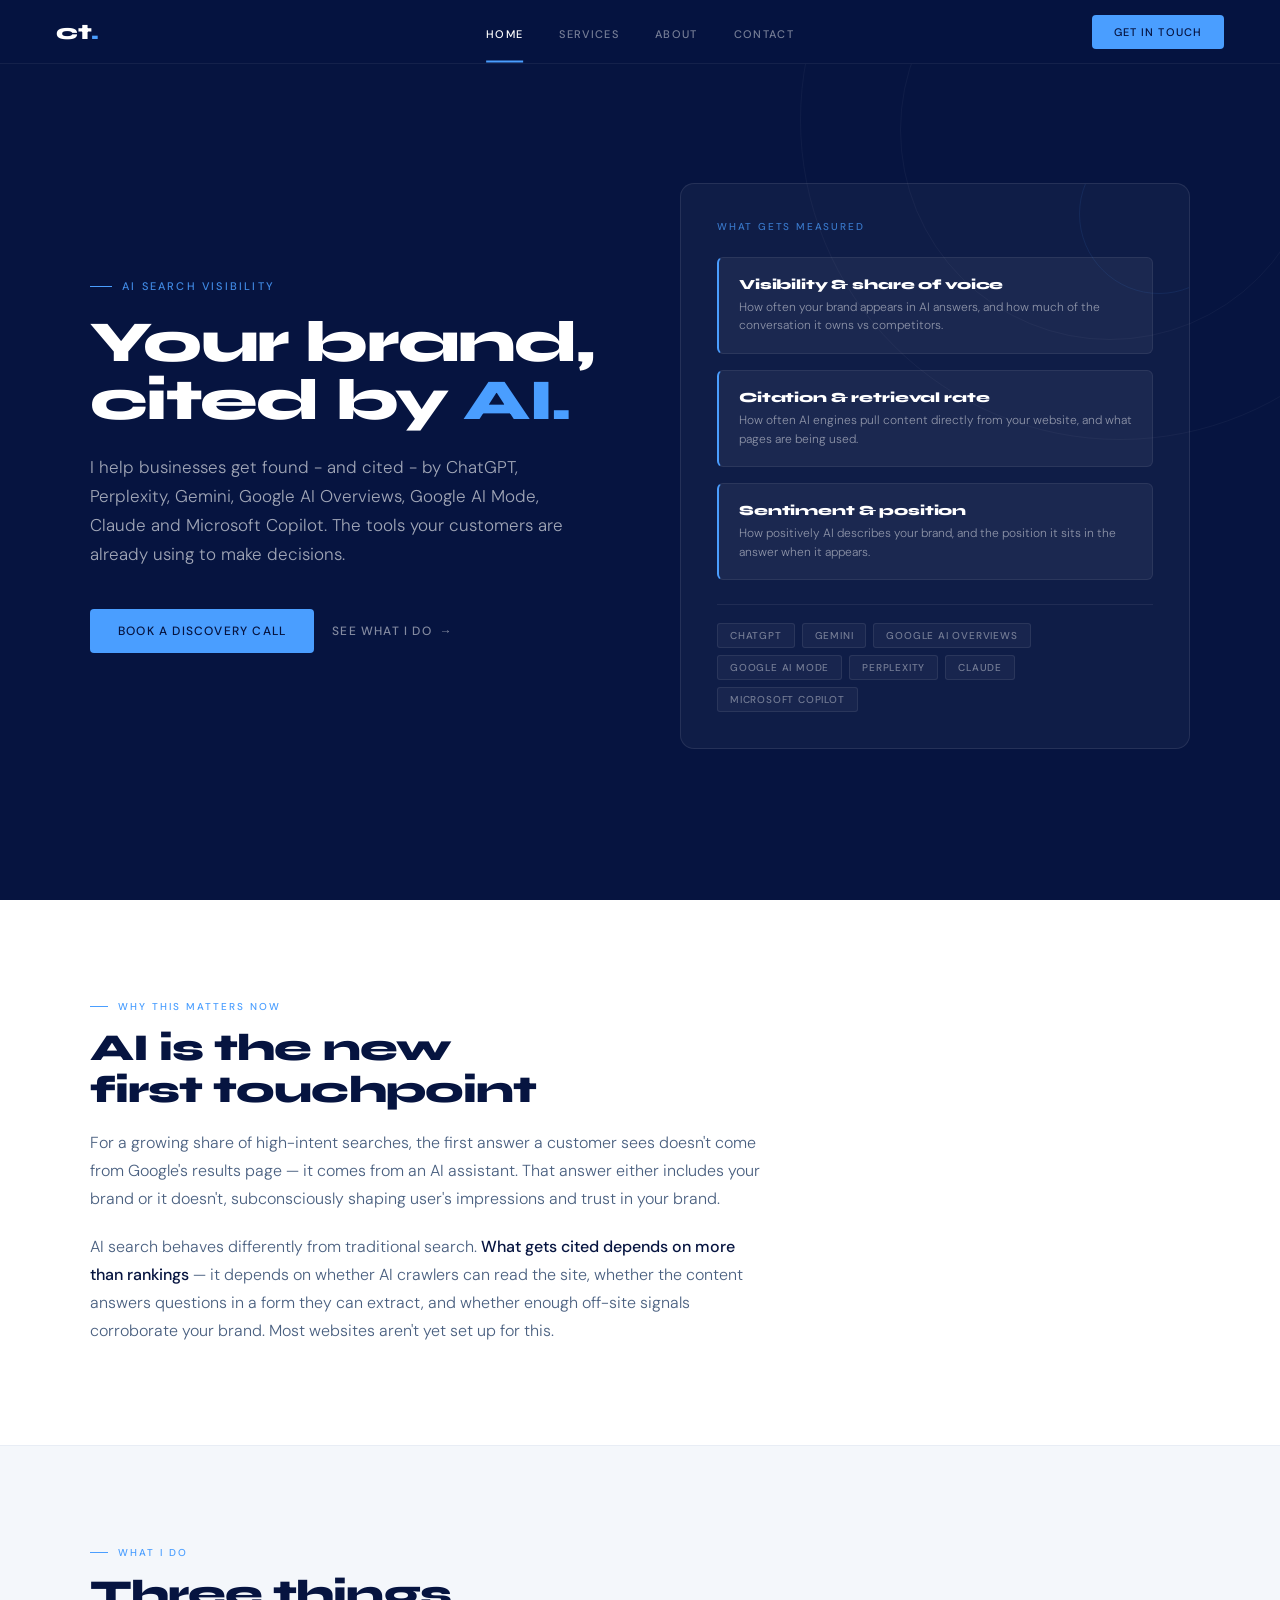
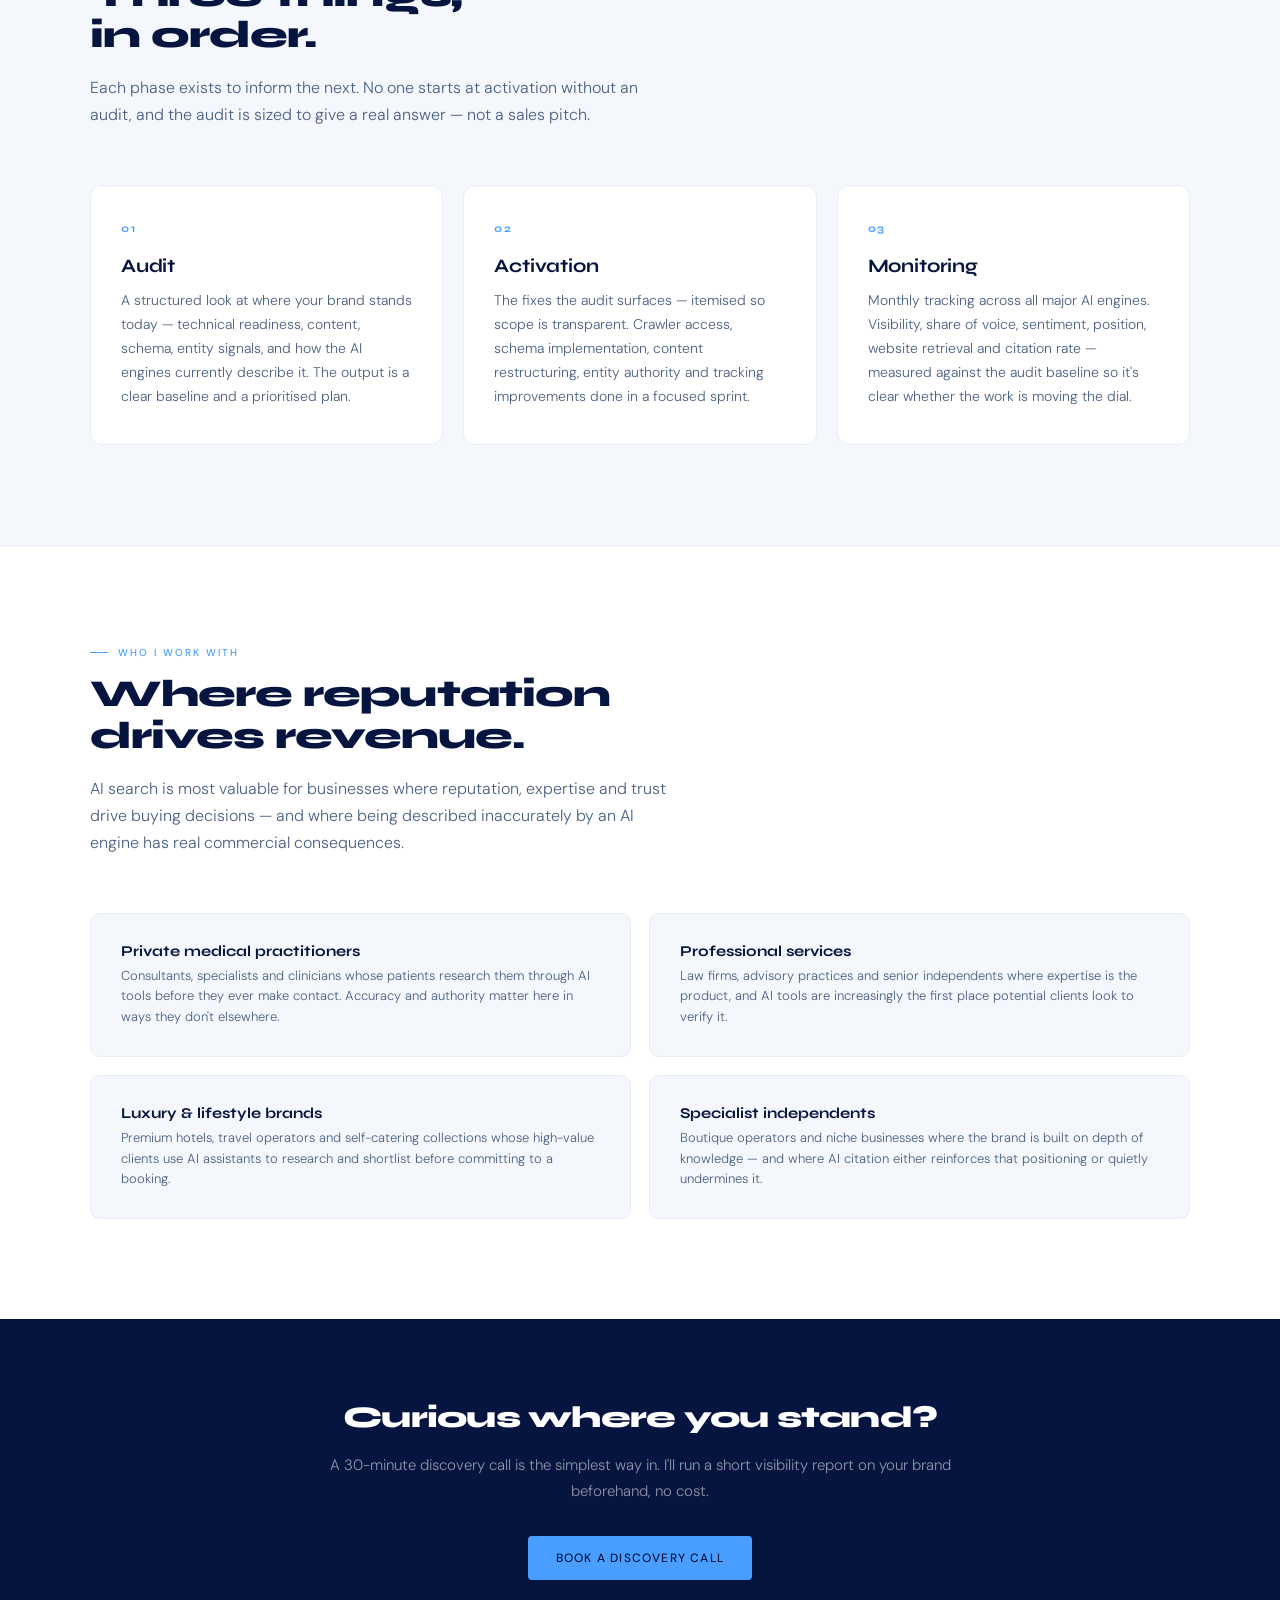
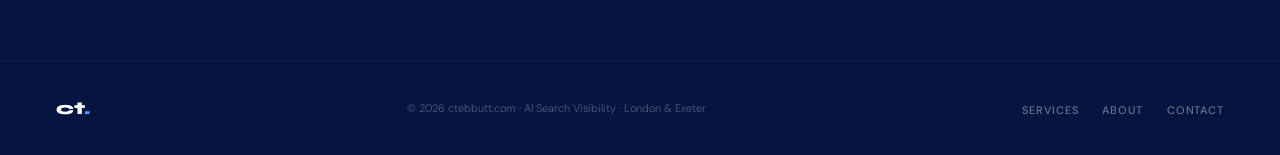
==== index.html @ 01bd48d5 "Add files via upload" ====
<!DOCTYPE html>
<html lang="en">
<head>
<meta charset="UTF-8">
<meta name="viewport" content="width=device-width, initial-scale=1.0">
<title>ctebbutt.com — AI Search Visibility</title>
<meta name="description" content="Independent GEO consultancy improving citation readiness across ChatGPT, Perplexity, Gemini, Google AI Overviews and Microsoft Copilot.">
<link rel="stylesheet" href="styles.css">
</head>
<body>
<nav id="nav" class="site-nav">
  <a href="index.html" class="nav-brand">ct<span>.</span></a>
  <ul class="nav-links">
    <li><a href="index.html" class="active">Home</a></li>
    <li><a href="services.html">Services</a></li>
    <li><a href="about.html">About</a></li>
    <li><a href="contact.html">Contact</a></li>
  </ul>
  <a href="contact.html" class="nav-cta">Get in Touch</a>
  <button class="nav-toggle" id="navToggle" aria-label="Open menu">
    <span></span><span></span><span></span>
  </button>
</nav>
<div class="mobile-menu" id="mobileMenu">
  <ul>
    <li><a href="index.html" class="active">Home</a></li>
    <li><a href="services.html">Services</a></li>
    <li><a href="about.html">About</a></li>
    <li><a href="contact.html">Contact</a></li>
  </ul>
</div>

<!-- HERO -->
<section class="hero hero-tall" id="home">
  <div class="hero-circle hero-circle-1"></div>
  <div class="hero-circle hero-circle-2"></div>
  <div class="hero-inner">
    <div class="hero-grid">
      <div class="hero-left">
        <div class="hero-eyebrow">AI Search Visibility</div>
        <h1 class="hero-headline">Your brand,<br>cited by <em>AI</em><span class="dot">.</span></h1>
        <p class="hero-body">I help businesses get found - and cited - by ChatGPT, Perplexity, Gemini, Google AI Overviews, Google AI Mode, Claude and Microsoft Copilot. The tools your customers are already using to make decisions.</p>
        <div class="hero-actions">
          <a href="contact.html" class="btn-primary">Book a discovery call</a>
          <a href="services.html" class="btn-ghost">See what I do</a>
        </div>
      </div>
      <div class="hero-right">
        <div class="hero-card">
          <div class="hc-label">What gets measured</div>
          <div class="hc-pillars">
            <div class="hc-pillar">
              <div class="hc-pillar-name">Visibility &amp; share of voice</div>
              <div class="hc-pillar-desc">How often your brand appears in AI answers, and how much of the conversation it owns vs competitors.</div>
            </div>
            <div class="hc-pillar">
              <div class="hc-pillar-name">Citation &amp; retrieval rate</div>
              <div class="hc-pillar-desc">How often AI engines pull content directly from your website, and what pages are being used.</div>
            </div>
            <div class="hc-pillar">
              <div class="hc-pillar-name">Sentiment &amp; position</div>
              <div class="hc-pillar-desc">How positively AI describes your brand, and the position it sits in the answer when it appears.</div>
            </div>
          </div>
          <div class="hc-rule"></div>
          <div class="hc-tools">
            <span class="hc-tool">ChatGPT</span>
            <span class="hc-tool">Gemini</span>
            <span class="hc-tool">Google AI Overviews</span>
            <span class="hc-tool">Google AI Mode</span>
            <span class="hc-tool">Perplexity</span>
            <span class="hc-tool">Claude</span>
            <span class="hc-tool">Microsoft Copilot</span>
          </div>
        </div>
      </div>
    </div>
  </div>
</section>

<!-- WHY GEO MATTERS -->
<section id="why-geo">
  <div class="section-inner">
    <div class="section-eyebrow reveal">Why this matters now</div>
    <h2 class="section-title reveal">AI is the new<br>first touchpoint</h2>
    <div class="section-prose reveal">
      <p>For a growing share of high-intent searches, the first answer a customer sees doesn't come from Google's results page — it comes from an AI assistant. That answer either includes your brand or it doesn't, subconsciously shaping user's impressions and trust in your brand.</p>
      <p>AI search behaves differently from traditional search. <strong>What gets cited depends on more than rankings</strong> — it depends on whether AI crawlers can read the site, whether the content answers questions in a form they can extract, and whether enough off-site signals corroborate your brand. Most websites aren't yet set up for this.</p>
    </div>
  </div>
</section>

<!-- WHAT I DO -->
<section class="section-surface" id="help">
  <div class="section-inner">
    <div class="section-eyebrow reveal">What I do</div>
    <h2 class="section-title reveal">Three things,<br>in order.</h2>
    <p class="section-sub reveal">Each phase exists to inform the next. No one starts at activation without an audit, and the audit is sized to give a real answer — not a sales pitch.</p>
    <div class="cards-3">
      <div class="card reveal">
        <div class="card-eyebrow">01</div>
        <div class="card-title">Audit</div>
        <div class="card-desc">A structured look at where your brand stands today — technical readiness, content, schema, entity signals, and how the AI engines currently describe it. The output is a clear baseline and a prioritised plan.</div>
      </div>
      <div class="card reveal">
        <div class="card-eyebrow">02</div>
        <div class="card-title">Activation</div>
        <div class="card-desc">The fixes the audit surfaces — itemised so scope is transparent. Crawler access, schema implementation, content restructuring, entity authority and tracking improvements done in a focused sprint.</div>
      </div>
      <div class="card reveal">
        <div class="card-eyebrow">03</div>
        <div class="card-title">Monitoring</div>
        <div class="card-desc">Monthly tracking across all major AI engines. Visibility, share of voice, sentiment, position, website retrieval and citation rate — measured against the audit baseline so it's clear whether the work is moving the dial.</div>
      </div>
    </div>
  </div>
</section>

<!-- WHO I WORK WITH -->
<section>
  <div class="section-inner">
    <div class="section-eyebrow reveal">Who I work with</div>
    <h2 class="section-title reveal">Where reputation<br>drives revenue.</h2>
    <p class="section-sub reveal">AI search is most valuable for businesses where reputation, expertise and trust drive buying decisions — and where being described inaccurately by an AI engine has real commercial consequences.</p>
    <div class="who-grid">
      <div class="who-card reveal">
        <div>
          <div class="who-title">Private medical practitioners</div>
          <div class="who-desc">Consultants, specialists and clinicians whose patients research them through AI tools before they ever make contact. Accuracy and authority matter here in ways they don't elsewhere.</div>
        </div>
      </div>
      <div class="who-card reveal">
        
        <div>
          <div class="who-title">Professional services</div>
          <div class="who-desc">Law firms, advisory practices and senior independents where expertise is the product, and AI tools are increasingly the first place potential clients look to verify it.</div>
        </div>
      </div>
      <div class="who-card reveal">
        <div>
          <div class="who-title">Luxury &amp; lifestyle brands</div>
          <div class="who-desc">Premium hotels, travel operators and self-catering collections whose high-value clients use AI assistants to research and shortlist before committing to a booking.</div>
        </div>
      </div>
      <div class="who-card reveal">
        <div>
          <div class="who-title">Specialist independents</div>
          <div class="who-desc">Boutique operators and niche businesses where the brand is built on depth of knowledge — and where AI citation either reinforces that positioning or quietly undermines it.</div>
        </div>
      </div>
    </div>
  </div>
</section>

<!-- SOFT CTA -->
<div class="cta-strip">
  <div class="cta-strip-inner">
    <div class="cta-strip-title">Curious where you stand?</div>
    <div class="cta-strip-text">A 30-minute discovery call is the simplest way in. I'll run a short visibility report on your brand beforehand, no cost.</div>
    <a href="contact.html" class="btn-primary">Book a discovery call</a>
  </div>
</div>

<footer>
  <a href="index.html" class="footer-brand">ct<span>.</span></a>
  <span class="footer-note">© 2026 ctebbutt.com · AI Search Visibility · London & Exeter</span>
  <ul class="footer-links">
    <li><a href="services.html">Services</a></li>
    <li><a href="about.html">About</a></li>
    <li><a href="contact.html">Contact</a></li>
  </ul>
</footer>

<script src="site.js"></script>
</body>
</html>
---- styles.css ----
@font-face {
  font-family: 'Syne';
  font-style: normal;
  font-weight: 700;
  font-display: swap;
  src: url('[data-uri]') format('woff2');
}

@font-face {
  font-family: 'Syne';
  font-style: normal;
  font-weight: 800;
  font-display: swap;
  src: url('[data-uri]') format('woff2');
}

@font-face {
  font-family: 'DM Sans';
  font-style: normal;
  font-weight: 300;
  font-display: swap;
  src: url('[data-uri]') format('woff2');
}

@font-face {
  font-family: 'DM Sans';
  font-style: normal;
  font-weight: 400;
  font-display: swap;
  src: url('[data-uri]') format('woff2');
}

@font-face {
  font-family: 'DM Sans';
  font-style: normal;
  font-weight: 500;
  font-display: swap;
  src: url('[data-uri]') format('woff2');
}


/* ───────────────────────────────────────────────
   ct. — design tokens & shared system
   Aligned to ct-brand-directory.md §3
   ─────────────────────────────────────────────── */
:root {
  --navy:    #061440;
  --navy2:   #0d1f50;
  --blue:    #4A9EFF;
  --blue-t:  #E8F3FF;
  --slate:   #4a6080;
  --mist:    #8a9fc0;
  --cloud:   #e8edf5;
  --surface: #f4f7fb;
  --white:   #ffffff;
}

*, *::before, *::after { margin:0; padding:0; box-sizing:border-box; }
html { scroll-behavior:smooth; }

body {
  font-family:'DM Sans', sans-serif;
  background:var(--white);
  color:var(--navy);
  -webkit-font-smoothing:antialiased;
  font-weight:300;
}

a { color:inherit; }

/* ── ANIMATIONS ── */
@keyframes fadeUp {
  from { opacity:0; transform:translateY(28px); }
  to   { opacity:1; transform:translateY(0); }
}

.reveal {
  opacity:0;
  transform:translateY(20px);
  transition:opacity 0.55s ease, transform 0.55s ease;
}
.reveal.visible { opacity:1; transform:translateY(0); }

/* ── NAV ── */
nav.site-nav {
  position:fixed; top:0; left:0; right:0; z-index:100;
  height:64px;
  display:flex; align-items:center; justify-content:space-between;
  padding:0 56px;
  background:rgba(6,20,64,0.97);
  backdrop-filter:blur(12px);
  -webkit-backdrop-filter:blur(12px);
  border-bottom:1px solid rgba(255,255,255,0.06);
  transition:box-shadow 0.3s;
}
nav.site-nav.scrolled { box-shadow:0 4px 24px rgba(6,20,64,0.3); }

.nav-brand {
  font-family:'Syne',sans-serif;
  font-size:22px; font-weight:800;
  color:var(--white); letter-spacing:-0.02em;
  text-decoration:none;
  position:relative; z-index:2;
}
.nav-brand span { color:var(--blue); }

.nav-links {
  display:flex; gap:36px; list-style:none;
  position:absolute; left:50%; top:50%;
  transform:translate(-50%, -50%);
}
.nav-links a {
  font-size:11px; font-weight:500;
  letter-spacing:0.12em; text-transform:uppercase;
  color:rgba(255,255,255,0.45);
  text-decoration:none; transition:color 0.2s;
  position:relative;
}
.nav-links a:hover { color:var(--white); }
.nav-links a.active { color:var(--white); }
.nav-links a.active::after {
  content:''; position:absolute;
  left:0; right:0; bottom:-22px; height:2px;
  background:var(--blue);
}

.nav-cta {
  font-size:11px; font-weight:500;
  letter-spacing:0.1em; text-transform:uppercase;
  color:var(--navy); background:var(--blue);
  padding:10px 22px; border-radius:4px;
  text-decoration:none; transition:opacity 0.2s;
  border:none; cursor:pointer;
}
.nav-cta:hover { opacity:0.88; }

.nav-toggle {
  display:none;
  background:transparent; border:none;
  width:32px; height:32px;
  cursor:pointer; padding:0;
  position:relative;
}
.nav-toggle span {
  display:block; position:absolute; left:6px;
  width:20px; height:1.5px; background:var(--white);
  transition:transform 0.2s, top 0.2s, opacity 0.2s;
}
.nav-toggle span:nth-child(1) { top:11px; }
.nav-toggle span:nth-child(2) { top:16px; }
.nav-toggle span:nth-child(3) { top:21px; }
.nav-toggle.open span:nth-child(1) { top:16px; transform:rotate(45deg); }
.nav-toggle.open span:nth-child(2) { opacity:0; }
.nav-toggle.open span:nth-child(3) { top:16px; transform:rotate(-45deg); }

.mobile-menu {
  display:none;
  position:fixed; top:64px; left:0; right:0;
  background:var(--navy);
  border-bottom:1px solid rgba(255,255,255,0.08);
  padding:24px 56px 32px;
  z-index:99;
}
.mobile-menu.open { display:block; }
.mobile-menu ul { list-style:none; display:flex; flex-direction:column; gap:18px; }
.mobile-menu a {
  font-size:13px; font-weight:500;
  letter-spacing:0.12em; text-transform:uppercase;
  color:rgba(255,255,255,0.65);
  text-decoration:none;
}
.mobile-menu a.active { color:var(--white); }

/* ── HERO (navy, used on Home and as page header on inner pages) ── */
.hero {
  background:var(--navy);
  padding:128px 56px 96px;
  position:relative; overflow:hidden;
}
.hero.hero-tall { min-height:100vh; display:flex; align-items:center; }

.hero-circle {
  position:absolute; border-radius:50%; pointer-events:none;
  border:1px solid rgba(255,255,255,0.04);
}
.hero-circle-1 { width:640px; height:640px; top:-200px; right:-160px; }
.hero-circle-2 { width:420px; height:420px; top:-80px;  right:-40px; }

.hero-inner {
  max-width:1100px; margin:0 auto; width:100%;
}

.hero-grid {
  display:grid; grid-template-columns:1fr 1fr;
  gap:80px; align-items:center;
}

.hero-left { animation:fadeUp 0.8s ease both; }

.hero-eyebrow {
  font-size:11px; font-weight:500;
  letter-spacing:0.2em; text-transform:uppercase;
  color:rgba(74,158,255,0.85);
  margin-bottom:20px;
  display:flex; align-items:center; gap:10px;
}
.hero-eyebrow::before {
  content:''; width:22px; height:1px;
  background:var(--blue); display:block;
}

.hero-headline {
  font-family:'Syne',sans-serif;
  font-size:58px; font-weight:800;
  color:var(--white);
  letter-spacing:-0.03em; line-height:1.0;
  margin-bottom:24px;
}
.hero-headline em { font-style:normal; color:var(--blue); }
.hero-headline .dot { color:var(--blue); }

.hero-body {
  font-size:17px; font-weight:300;
  color:rgba(255,255,255,0.62);
  line-height:1.7; margin-bottom:40px;
  max-width:480px;
}

.hero-actions { display:flex; gap:18px; align-items:center; flex-wrap:wrap; }

.btn-primary {
  font-family:'DM Sans',sans-serif;
  font-size:12px; font-weight:500;
  letter-spacing:0.1em; text-transform:uppercase;
  color:var(--navy); background:var(--blue);
  padding:14px 28px; border-radius:4px;
  text-decoration:none; transition:opacity 0.2s, transform 0.15s;
  display:inline-block;
  border:none; cursor:pointer;
}
.btn-primary:hover { opacity:0.88; transform:translateY(-1px); }

.btn-ghost {
  font-size:12px; font-weight:500;
  letter-spacing:0.1em; text-transform:uppercase;
  color:rgba(255,255,255,0.5);
  text-decoration:none;
  display:flex; align-items:center; gap:8px;
  transition:color 0.2s, gap 0.2s;
  background:transparent; border:none; cursor:pointer;
  padding:14px 0;
}
.btn-ghost:hover { color:var(--white); gap:12px; }
.btn-ghost::after { content:'→'; }

/* Inner-page hero: shorter, single-column header */
.hero.hero-page {
  padding:128px 56px 80px;
  min-height:auto;
}
.hero-page .hero-inner { max-width:1100px; }
.hero-page-grid {
  display:grid; grid-template-columns:1fr 1fr;
  gap:80px; align-items:end;
}
.hero-page .hero-headline { font-size:48px; }
.hero-page .hero-body { margin-bottom:0; }

/* Hero card (home only) */
.hero-right { animation:fadeUp 0.8s 0.18s ease both; }

.hero-card {
  background:rgba(255,255,255,0.04);
  border:1px solid rgba(255,255,255,0.09);
  border-radius:14px; padding:36px;
  position:relative; overflow:hidden;
}
.hero-card::before {
  content:'';
  position:absolute; top:-50px; right:-50px;
  width:160px; height:160px; border-radius:50%;
  border:1px solid rgba(74,158,255,0.1);
}
.hc-label {
  font-size:10px; font-weight:500;
  letter-spacing:0.18em; text-transform:uppercase;
  color:rgba(74,158,255,0.7); margin-bottom:24px;
}
.hc-pillars { display:flex; flex-direction:column; gap:16px; margin-bottom:24px; }
.hc-pillar {
  background:rgba(255,255,255,0.05);
  border:1px solid rgba(255,255,255,0.07);
  border-left:2px solid var(--blue);
  border-radius:6px; padding:18px 20px;
}
.hc-pillar-name {
  font-family:'Syne',sans-serif;
  font-size:14px; font-weight:800;
  color:var(--white); margin-bottom:5px;
  letter-spacing:-0.01em;
}
.hc-pillar-desc {
  font-size:12px; font-weight:300;
  color:rgba(255,255,255,0.5); line-height:1.55;
}
.hc-rule { height:1px; background:rgba(255,255,255,0.07); margin-bottom:18px; }
.hc-tools { display:flex; flex-wrap:wrap; gap:7px; }
.hc-tool {
  font-size:10px; font-weight:500;
  letter-spacing:0.08em; text-transform:uppercase;
  color:rgba(255,255,255,0.4);
  background:rgba(255,255,255,0.04);
  border:1px solid rgba(255,255,255,0.08);
  padding:5px 12px; border-radius:3px;
}

/* ── SHARED SECTION ── */
section { padding:100px 56px; }

.section-inner { max-width:1100px; margin:0 auto; }
.section-inner.narrow { max-width:780px; }

.section-eyebrow {
  font-size:10px; font-weight:500;
  letter-spacing:0.2em; text-transform:uppercase;
  color:var(--blue); margin-bottom:14px;
  display:flex; align-items:center; gap:10px;
}
.section-eyebrow::before {
  content:''; width:18px; height:1px;
  background:var(--blue); display:block;
}

.section-title {
  font-family:'Syne',sans-serif;
  font-size:38px; font-weight:800;
  letter-spacing:-0.025em; line-height:1.1;
  margin-bottom:18px;
  color:var(--navy);
}

.section-sub {
  font-size:16px; font-weight:300;
  color:var(--slate); line-height:1.7;
  max-width:580px; margin-bottom:56px;
}

.section-prose {
  font-size:16px; font-weight:300;
  color:var(--slate); line-height:1.75;
  max-width:680px;
}
.section-prose p { margin-bottom:20px; }
.section-prose p:last-child { margin-bottom:0; }
.section-prose strong { color:var(--navy); font-weight:500; }

/* ── 3-column card grids ── */
.cards-3 {
  display:grid; grid-template-columns:repeat(3,1fr);
  gap:20px;
}
.cards-2 {
  display:grid; grid-template-columns:repeat(2,1fr);
  gap:20px;
}

.card {
  background:var(--white);
  border:1px solid var(--cloud);
  border-radius:12px; padding:36px 30px;
  transition:border-color 0.2s, transform 0.2s, box-shadow 0.2s;
}
.card:hover {
  border-color:var(--blue);
  transform:translateY(-3px);
  box-shadow:0 12px 32px rgba(74,158,255,0.1);
}

.card-eyebrow {
  font-family:'Syne',sans-serif;
  font-size:11px; font-weight:700;
  letter-spacing:0.15em; color:var(--blue);
  margin-bottom:20px;
}

.card-title {
  font-family:'Syne',sans-serif;
  font-size:19px; font-weight:700;
  color:var(--navy); letter-spacing:-0.01em;
  line-height:1.2; margin-bottom:12px;
}

.card-desc {
  font-size:14px; font-weight:300;
  color:var(--slate); line-height:1.7;
  margin-bottom:0;
}

.card-rule { height:1px; background:var(--cloud); margin:22px 0 18px; }

.card-meta {
  font-size:10px; font-weight:500;
  letter-spacing:0.14em; text-transform:uppercase;
  color:var(--mist); margin-bottom:10px;
}

.card-list { list-style:none; display:flex; flex-direction:column; gap:7px; }
.card-list li {
  font-size:13px; color:var(--slate); font-weight:300;
  padding-left:14px; position:relative;
}
.card-list li::before {
  content:''; position:absolute; left:0; top:9px;
  width:5px; height:1px; background:var(--blue);
}

/* Surface section variant */
.section-surface {
  background:var(--surface);
  border-top:1px solid var(--cloud);
  border-bottom:1px solid var(--cloud);
}

/* ── Pillar strip (home: clarity / credibility / citability) ── */
.pillar-strip {
  display:grid; grid-template-columns:repeat(3,1fr);
  gap:0;
  border-top:1px solid var(--cloud);
  border-bottom:1px solid var(--cloud);
}
.pillar {
  padding:48px 36px;
  border-right:1px solid var(--cloud);
  position:relative;
}
.pillar:last-child { border-right:none; }
.pillar::before {
  content:''; position:absolute; top:0; left:0;
  width:32px; height:2px; background:var(--blue);
}
.pillar-name {
  font-family:'Syne',sans-serif;
  font-size:22px; font-weight:800;
  color:var(--navy); letter-spacing:-0.02em;
  margin-bottom:10px;
}
.pillar-desc {
  font-size:14px; font-weight:300;
  color:var(--slate); line-height:1.65;
}

/* ── Numbered process / steps strip ── */
.process-grid {
  display:grid; grid-template-columns:repeat(3,1fr);
  gap:0; position:relative;
}
.process-grid::before {
  content:''; position:absolute;
  top:27px; left:0; right:0; height:1px;
  background:var(--cloud); z-index:0;
}
.process-step { padding-right:32px; position:relative; z-index:1; }
.process-num {
  width:54px; height:54px; border-radius:50%;
  background:var(--white); border:1px solid var(--cloud);
  display:flex; align-items:center; justify-content:center;
  font-family:'Syne',sans-serif; font-size:14px; font-weight:800;
  color:var(--navy); margin-bottom:24px;
  transition:background 0.2s, border-color 0.2s, color 0.2s;
}
.process-step:hover .process-num {
  background:var(--navy); color:var(--white);
  border-color:var(--navy);
}
.process-title {
  font-family:'Syne',sans-serif;
  font-size:16px; font-weight:700;
  color:var(--navy); margin-bottom:10px;
}
.process-desc {
  font-size:13px; font-weight:300;
  color:var(--slate); line-height:1.65;
}

/* ── Method assessed list (left rule cards stack) ── */
.assessed-list { display:flex; flex-direction:column; gap:0;
  border-top:1px solid var(--cloud);
}
.assessed-row {
  display:grid; grid-template-columns:auto 1fr;
  gap:48px;
  padding:32px 0;
  border-bottom:1px solid var(--cloud);
  align-items:start;
}
.assessed-num {
  font-family:'Syne',sans-serif;
  font-size:24px; font-weight:800;
  color:var(--blue); letter-spacing:-0.02em;
  min-width:52px;
}
.assessed-body { max-width:680px; }
.assessed-title {
  font-family:'Syne',sans-serif;
  font-size:18px; font-weight:700;
  color:var(--navy); margin-bottom:8px;
  letter-spacing:-0.01em;
}
.assessed-desc {
  font-size:14px; font-weight:300;
  color:var(--slate); line-height:1.7;
}

/* ── Principles list (Method) ── */
.principles { display:flex; flex-direction:column; gap:18px; max-width:780px; }
.principle {
  background:var(--surface);
  border:1px solid var(--cloud);
  border-left:3px solid var(--blue);
  border-radius:6px;
  padding:22px 26px;
}
.principle-title {
  font-family:'Syne',sans-serif;
  font-size:14px; font-weight:700;
  color:var(--navy); letter-spacing:0.02em;
  text-transform:uppercase;
  margin-bottom:6px;
}
.principle-text {
  font-size:14px; font-weight:300;
  color:var(--slate); line-height:1.65;
}

/* ── DARK ON-NAVY VARIANT ── */
.section-dark { background:var(--navy); }
.section-dark .section-title { color:var(--white); }
.section-dark .section-sub   { color:rgba(255,255,255,0.55); }
.section-dark .section-prose { color:rgba(255,255,255,0.6); }
.section-dark .section-prose strong { color:var(--white); }

.dark-cards {
  display:grid; grid-template-columns:repeat(3,1fr);
  gap:20px;
}
.dark-card {
  background:rgba(255,255,255,0.04);
  border:1px solid rgba(255,255,255,0.08);
  border-radius:10px; padding:32px 28px;
  transition:background 0.2s, border-color 0.2s;
}
.dark-card:hover {
  background:rgba(255,255,255,0.07);
  border-color:rgba(74,158,255,0.3);
}
.dark-card-icon {
  width:38px; height:38px; border-radius:8px;
  background:rgba(74,158,255,0.1);
  border:1px solid rgba(74,158,255,0.18);
  display:flex; align-items:center; justify-content:center;
  font-family:'Syne',sans-serif;
  font-size:16px; font-weight:800;
  color:var(--blue);
  margin-bottom:18px;
}
.dark-card-title {
  font-family:'Syne',sans-serif;
  font-size:16px; font-weight:700;
  color:var(--white); margin-bottom:10px;
  letter-spacing:-0.01em;
}
.dark-card-desc {
  font-size:13px; font-weight:300;
  color:rgba(255,255,255,0.5); line-height:1.65;
}

/* ── Highlighted callout (Sky Blue left rule card) ── */
.callout {
  background:var(--surface);
  border:1px solid var(--cloud);
  border-left:3px solid var(--blue);
  border-radius:6px;
  padding:32px 36px;
  max-width:780px;
}
.callout-eyebrow {
  font-size:10px; font-weight:500;
  letter-spacing:0.18em; text-transform:uppercase;
  color:var(--blue); margin-bottom:12px;
}
.callout-title {
  font-family:'Syne',sans-serif;
  font-size:18px; font-weight:700;
  color:var(--navy); margin-bottom:10px;
  letter-spacing:-0.01em;
}
.callout-text {
  font-size:14px; font-weight:300;
  color:var(--slate); line-height:1.7;
}

/* ── Best-fit who section (Surface 2-col) ── */
.who-grid { display:grid; grid-template-columns:repeat(2,1fr); gap:18px; }
.who-card {
  background:var(--surface);
  border:1px solid var(--cloud);
  border-radius:10px; padding:28px 30px;
  display:flex; gap:18px; align-items:flex-start;
  transition:border-color 0.2s, transform 0.2s;
}
.who-card:hover { border-color:var(--blue); transform:translateY(-2px); }
.who-icon {
  font-family:'Syne',sans-serif;
  font-size:18px; font-weight:800;
  color:var(--blue);
  flex-shrink:0; margin-top:2px;
  width:32px;
}
.who-title {
  font-family:'Syne',sans-serif;
  font-size:15px; font-weight:700;
  color:var(--navy); margin-bottom:6px;
}
.who-desc {
  font-size:13px; font-weight:300;
  color:var(--slate); line-height:1.6;
}

/* ── CTA strip (between sections) ── */
.cta-strip {
  background:var(--navy);
  padding:80px 56px;
  text-align:center;
}
.cta-strip-inner { max-width:680px; margin:0 auto; }
.cta-strip-title {
  font-family:'Syne',sans-serif;
  font-size:30px; font-weight:800;
  color:var(--white); letter-spacing:-0.025em;
  line-height:1.2; margin-bottom:18px;
}
.cta-strip-text {
  font-size:15px; font-weight:300;
  color:rgba(255,255,255,0.55);
  line-height:1.7; margin-bottom:32px;
}

/* ── CONTACT page ── */
.contact-section { background:var(--navy); }
.contact-section .section-title { color:var(--white); }
.contact-grid {
  display:grid; grid-template-columns:1fr 1fr;
  gap:64px; align-items:start;
  max-width:1100px; margin:0 auto;
}
.contact-text {
  font-size:15px; font-weight:300;
  color:rgba(255,255,255,0.6);
  line-height:1.75;
}
.contact-text p { margin-bottom:18px; }
.contact-email-direct {
  font-family:'Syne',sans-serif;
  font-size:24px; font-weight:800;
  color:var(--white); letter-spacing:-0.02em;
  text-decoration:none; display:inline-block;
  margin:24px 0 16px;
  border-bottom:1px solid rgba(74,158,255,0.4);
  padding-bottom:4px;
  transition:color 0.2s, border-color 0.2s;
}
.contact-email-direct:hover { color:var(--blue); border-color:var(--blue); }
.contact-meta {
  font-size:12px; font-weight:300;
  color:rgba(255,255,255,0.4);
  letter-spacing:0.04em;
}
.contact-form {
  background:rgba(255,255,255,0.04);
  border:1px solid rgba(255,255,255,0.09);
  border-radius:12px;
  padding:36px;
}
.form-eyebrow {
  font-size:10px; font-weight:500;
  letter-spacing:0.18em; text-transform:uppercase;
  color:var(--blue); margin-bottom:24px;
}
.form-row { margin-bottom:20px; }
.form-row label {
  display:block;
  font-size:10px; font-weight:500;
  letter-spacing:0.14em; text-transform:uppercase;
  color:var(--mist); margin-bottom:8px;
}
.form-row input,
.form-row textarea {
  width:100%;
  background:rgba(255,255,255,0.04);
  border:1px solid rgba(255,255,255,0.12);
  border-radius:4px;
  padding:12px 14px;
  font-family:'DM Sans',sans-serif;
  font-size:14px; font-weight:300;
  color:var(--white);
  transition:border-color 0.2s, background 0.2s;
}
.form-row input:focus,
.form-row textarea:focus {
  outline:none;
  border-color:var(--blue);
  background:rgba(255,255,255,0.06);
}
.form-row textarea { resize:vertical; min-height:120px; }
.form-hint {
  font-size:11px; font-weight:300;
  color:rgba(255,255,255,0.4);
  margin-top:18px; line-height:1.6;
}
.form-success {
  display:none;
  font-size:13px;
  color:var(--blue);
  padding:14px;
  background:rgba(74,158,255,0.06);
  border:1px solid rgba(74,158,255,0.2);
  border-radius:4px;
  margin-top:14px;
}
.form-success.shown { display:block; }

/* ── About page bio ── */
.about-grid {
  display:grid; grid-template-columns:1fr 1fr;
  gap:64px; align-items:start;
}
.about-portrait {
  background:#ffffff;
  border:1px solid var(--cloud);
  border-radius:14px;
  aspect-ratio:1/1;
  display:flex; align-items:center; justify-content:center;
  position:relative; overflow:hidden;
}
.about-portrait-memoji {
  width:85%;
  height:85%;
  object-fit:contain;
  object-position:center center;
  display:block;
}
.about-portrait-cap { display:none; }

/* ── FOOTER ── */
footer {
  background:var(--navy);
  border-top:1px solid rgba(255,255,255,0.06);
  padding:36px 56px;
  display:flex; align-items:center; justify-content:space-between;
  flex-wrap:wrap; gap:18px;
}
.footer-brand {
  font-family:'Syne',sans-serif;
  font-size:18px; font-weight:800;
  color:var(--white); letter-spacing:-0.02em;
  text-decoration:none;
}
.footer-brand span { color:var(--blue); }
.footer-note {
  font-size:11px; color:rgba(255,255,255,0.3); font-weight:300;
}
.footer-links { display:flex; gap:24px; list-style:none; }
.footer-links a {
  font-size:11px; color:rgba(255,255,255,0.4);
  text-decoration:none; letter-spacing:0.08em;
  text-transform:uppercase; font-weight:500;
  transition:color 0.2s;
}
.footer-links a:hover { color:var(--white); }

/* ── RESPONSIVE ── */
@media(max-width:1000px){
  .hero-grid, .hero-page-grid, .about-grid, .contact-grid {
    grid-template-columns:1fr; gap:48px;
  }
  .hero-page-grid { align-items:start; }
  .cards-3, .dark-cards { grid-template-columns:1fr 1fr; }
  .pillar-strip { grid-template-columns:1fr; }
  .pillar { border-right:none; border-bottom:1px solid var(--cloud); }
  .pillar:last-child { border-bottom:none; }
  .process-grid { grid-template-columns:1fr 1fr; gap:40px; }
  .process-grid::before { display:none; }
}

@media(max-width:720px){
  nav.site-nav { padding:0 24px; }
  nav.site-nav .nav-links { display:none; }
  nav.site-nav .nav-cta { display:none; }
  .nav-toggle { display:block; }
  .mobile-menu { padding:24px; }

  .hero, .hero.hero-page { padding:96px 24px 64px; }
  .hero-headline { font-size:38px; }
  .hero-page .hero-headline { font-size:34px; }

  section { padding:72px 24px; }
  .section-title { font-size:30px; }

  .cards-3, .cards-2, .dark-cards, .who-grid {
    grid-template-columns:1fr;
  }
  .process-grid { grid-template-columns:1fr; }

  .assessed-row { grid-template-columns:1fr; gap:8px; }

  .cta-strip { padding:56px 24px; }
  .cta-strip-title { font-size:24px; }

  footer {
    padding:24px;
    flex-direction:column; gap:14px; text-align:center;
  }

  .about-portrait-mark { font-size:80px; }

  .contact-form { padding:28px 24px; }
}

/* ── PRICING GRID ── */
.pricing-grid {
  display:grid; grid-template-columns:repeat(4,1fr);
  gap:20px; align-items:start;
}
.pricing-card {
  background:var(--white);
  border:1px solid var(--cloud);
  border-radius:12px; padding:32px 28px;
  transition:border-color 0.2s, transform 0.2s, box-shadow 0.2s;
}
.pricing-card:hover {
  border-color:var(--blue);
  transform:translateY(-3px);
  box-shadow:0 12px 32px rgba(74,158,255,0.1);
}
.pricing-card--featured {
  border-color:var(--blue);
  background:var(--navy);
}
.pricing-card--featured .pricing-phase { color:rgba(74,158,255,0.8); }
.pricing-card--featured .pricing-name { color:var(--white); }
.pricing-card--featured .pricing-price { color:var(--white); }
.pricing-card--featured .pricing-rule { background:rgba(255,255,255,0.1); }
.pricing-card--featured .pricing-list li { color:rgba(255,255,255,0.65); }
.pricing-card--featured .pricing-list li::before { background:var(--blue); }
.pricing-card--featured .pricing-note { color:rgba(74,158,255,0.7); }
.pricing-card--featured:hover { box-shadow:0 12px 40px rgba(6,20,64,0.4); }

.pricing-phase {
  font-size:10px; font-weight:500;
  letter-spacing:0.18em; text-transform:uppercase;
  color:var(--blue); margin-bottom:10px;
}
.pricing-name {
  font-family:'Syne',sans-serif;
  font-size:17px; font-weight:800;
  color:var(--navy); letter-spacing:-0.01em;
  line-height:1.2; margin-bottom:16px;
}
.pricing-price {
  font-family:'Syne',sans-serif;
  font-size:26px; font-weight:800;
  color:var(--navy); letter-spacing:-0.03em;
  line-height:1;
}
.pricing-rule {
  height:1px; background:var(--cloud);
  margin:20px 0;
}
.pricing-list {
  list-style:none;
  display:flex; flex-direction:column; gap:9px;
}
.pricing-list li {
  font-size:13px; font-weight:300;
  color:var(--slate); line-height:1.5;
  padding-left:16px; position:relative;
}
.pricing-list li::before {
  content:''; position:absolute;
  left:0; top:8px;
  width:6px; height:1px;
  background:var(--blue);
}
.pricing-note {
  font-size:11px; font-weight:400;
  color:var(--mist);
  letter-spacing:0.04em;
  margin-top:18px;
}

/* ── REPORT MOCK ── */
.report-mock {
  border:1px solid var(--cloud);
  border-radius:14px;
  overflow:hidden;
  box-shadow:0 8px 48px rgba(6,20,64,0.08);
  max-width:860px;
}
.report-mock-bar {
  background:var(--surface);
  border-bottom:1px solid var(--cloud);
  padding:12px 20px;
  display:flex; align-items:center; gap:8px;
}
.report-mock-dot {
  width:10px; height:10px; border-radius:50%;
  background:var(--cloud);
}
.report-mock-label {
  font-size:11px; font-weight:500;
  letter-spacing:0.1em; text-transform:uppercase;
  color:var(--mist); margin-left:8px;
}
.report-mock-body {
  background:var(--white);
  padding:32px 36px;
}
.report-header {
  display:flex; align-items:flex-start;
  justify-content:space-between;
  margin-bottom:32px;
  padding-bottom:24px;
  border-bottom:1px solid var(--cloud);
  flex-wrap:wrap; gap:16px;
}
.report-brand-block {
  display:flex; flex-direction:column; gap:6px;
}
.report-brand {
  font-family:'Syne',sans-serif;
  font-size:20px; font-weight:800;
  color:var(--navy); letter-spacing:-0.02em;
}
.report-brand span { color:var(--blue); }
.report-period {
  font-size:11px; font-weight:400;
  color:var(--mist); letter-spacing:0.04em;
}
.report-summary-chips {
  display:flex; gap:8px; flex-wrap:wrap; align-items:flex-start;
}
.chip {
  font-size:11px; font-weight:500;
  letter-spacing:0.06em;
  padding:6px 12px; border-radius:100px;
}
.chip--up {
  background:rgba(74,158,255,0.08);
  color:var(--blue);
  border:1px solid rgba(74,158,255,0.2);
}
.chip--neutral {
  background:var(--surface);
  color:var(--slate);
  border:1px solid var(--cloud);
}
.report-metrics {
  display:flex; flex-direction:column;
  margin-bottom:28px;
}
.metric-row {
  display:grid; grid-template-columns:200px 1fr;
  gap:32px; align-items:center;
  padding:18px 0;
  border-bottom:1px solid var(--cloud);
}
.metric-row:first-child { border-top:1px solid var(--cloud); }
.metric-label {
  font-family:'Syne',sans-serif;
  font-size:13px; font-weight:700;
  color:var(--navy); letter-spacing:-0.01em;
  display:flex; flex-direction:column; gap:4px;
}
.metric-sub {
  font-family:'DM Sans',sans-serif;
  font-size:11px; font-weight:300;
  color:var(--mist); letter-spacing:0;
}
.metric-bars { display:flex; flex-direction:column; gap:8px; }
.mbar-group {
  display:grid; grid-template-columns:72px 1fr 44px;
  gap:10px; align-items:center;
}
.mbar-label {
  font-size:10px; font-weight:500;
  letter-spacing:0.08em; text-transform:uppercase;
  color:var(--mist);
}
.mbar-track {
  height:8px; background:var(--surface);
  border-radius:4px; overflow:hidden;
}
.mbar-fill {
  height:100%; background:var(--blue);
  border-radius:4px;
}
.mbar-fill--ghost { background:var(--cloud); }
.mbar-val {
  font-family:'Syne',sans-serif;
  font-size:12px; font-weight:700;
  color:var(--slate); text-align:right;
}
.mbar-val--up { color:var(--blue); }
.sentiment-track { display:flex; gap:2px; }
.sent-fill { height:100%; }
.sent-fill:first-child { border-radius:4px 0 0 4px; }
.sent-fill:last-child { border-radius:0 4px 4px 0; }
.sent-pos { background:var(--blue); }
.sent-neu { background:var(--mist); opacity:0.5; }
.sent-neg { background:#c8d0e0; }
.engine-section { margin-top:4px; }
.engine-section-label {
  font-size:10px; font-weight:500;
  letter-spacing:0.18em; text-transform:uppercase;
  color:var(--blue); margin-bottom:14px;
  display:flex; align-items:center; gap:10px;
}
.engine-section-label::before {
  content:''; width:14px; height:1px;
  background:var(--blue); display:block;
}
.engine-grid {
  display:grid; grid-template-columns:repeat(5,1fr);
  gap:12px;
}
.engine-cell {
  background:var(--surface);
  border:1px solid var(--cloud);
  border-radius:8px; padding:16px 14px;
  text-align:center;
}
.engine-name {
  font-size:10px; font-weight:500;
  letter-spacing:0.1em; text-transform:uppercase;
  color:var(--mist); margin-bottom:8px;
}
.engine-val {
  font-family:'Syne',sans-serif;
  font-size:22px; font-weight:800;
  color:var(--navy); letter-spacing:-0.02em;
  margin-bottom:4px;
}
.engine-delta {
  font-size:11px; font-weight:500;
  letter-spacing:0.06em;
}
.engine-delta--up { color:var(--blue); }
.engine-delta--neutral { color:var(--mist); }
.report-footer-note {
  font-size:11px; font-weight:300;
  color:var(--mist); margin-top:24px;
  padding-top:18px;
  border-top:1px solid var(--cloud);
  font-style:italic;
}

@media(max-width:1000px){
  .pricing-grid { grid-template-columns:1fr 1fr; }
  .engine-grid { grid-template-columns:repeat(3,1fr); }
  .metric-row { grid-template-columns:1fr; gap:12px; }
}
@media(max-width:720px){
  .pricing-grid { grid-template-columns:1fr; }
  .engine-grid { grid-template-columns:repeat(2,1fr); }
  .report-mock-body { padding:20px; }
  .mbar-group { grid-template-columns:60px 1fr 40px; }
}

/* ── METRIC DEFINITIONS (services report section) ── */
.metric-defs {
  margin-bottom: 40px;
}
.metric-def-eyebrow {
  font-size:10px; font-weight:500;
  letter-spacing:0.18em; text-transform:uppercase;
  color:var(--blue); margin-bottom:16px;
  display:flex; align-items:center; gap:10px;
}
.metric-def-eyebrow::before {
  content:''; width:14px; height:1px;
  background:var(--blue); display:block;
}
.metric-def-grid {
  display:grid; grid-template-columns:repeat(3,1fr);
  gap:12px;
}
.metric-def-item {
  background:var(--white);
  border:1px solid var(--cloud);
  border-radius:8px;
  padding:18px 20px;
}
.metric-def-name {
  font-family:'Syne',sans-serif;
  font-size:13px; font-weight:700;
  color:var(--navy); margin-bottom:6px;
  letter-spacing:-0.01em;
}
.metric-def-desc {
  font-size:12px; font-weight:300;
  color:var(--slate); line-height:1.6;
}

/* ── REPORT PLATFORM TABS ── */
.report-platform-tabs {
  display:flex; gap:0;
  border-bottom:1px solid var(--cloud);
  margin-bottom:24px;
}
.report-platform-tab {
  font-size:11px; font-weight:500;
  letter-spacing:0.1em; text-transform:uppercase;
  color:var(--mist);
  padding:10px 20px;
  border-bottom:2px solid transparent;
  margin-bottom:-1px;
  cursor:default;
}
.report-platform-tab--active {
  color:var(--navy);
  border-bottom-color:var(--blue);
}
.report-platform-tab--dim {
  margin-left:auto;
  color:var(--cloud);
  font-size:10px;
}

/* ── REPORT SCORECARD TILES ── */
.report-scorecard {
  display:grid; grid-template-columns:repeat(6,1fr);
  gap:10px; margin-bottom:28px;
}
.scorecard-tile {
  background:var(--surface);
  border:1px solid var(--cloud);
  border-radius:8px;
  padding:16px 14px;
  text-align:center;
}
.scorecard-metric {
  font-size:10px; font-weight:500;
  letter-spacing:0.08em; text-transform:uppercase;
  color:var(--mist); margin-bottom:8px;
}
.scorecard-val {
  font-family:'Syne',sans-serif;
  font-size:22px; font-weight:800;
  color:var(--navy); letter-spacing:-0.02em;
  margin-bottom:6px; line-height:1;
}
.scorecard-unit {
  font-size:13px; font-weight:400;
  color:var(--mist);
}
.scorecard-delta {
  font-size:10px; font-weight:500;
  letter-spacing:0.04em;
}
.scorecard-delta--up { color:var(--blue); }
.scorecard-delta--neutral { color:var(--mist); }

/* ── REPORT MOVEMENT TABLE ── */
.report-table-wrap { margin-bottom:24px; }
.report-table-label {
  font-size:10px; font-weight:500;
  letter-spacing:0.18em; text-transform:uppercase;
  color:var(--blue); margin-bottom:12px;
  display:flex; align-items:center; gap:10px;
}
.report-table-label::before {
  content:''; width:14px; height:1px;
  background:var(--blue); display:block;
}
.report-table {
  width:100%; border-collapse:collapse;
  font-size:13px;
}
.report-table thead tr {
  border-bottom:1px solid var(--cloud);
}
.report-table th {
  font-size:10px; font-weight:500;
  letter-spacing:0.1em; text-transform:uppercase;
  color:var(--mist);
  padding:8px 12px; text-align:left;
}
.report-table th:not(:first-child) { text-align:right; }
.report-table tbody tr {
  border-bottom:1px solid var(--cloud);
}
.report-table tbody tr:last-child { border-bottom:none; }
.report-table td {
  padding:10px 12px;
  font-weight:300; color:var(--slate);
}
.report-table td:not(:first-child) { text-align:right; }
.report-table td strong { font-weight:600; color:var(--navy); }
.td-up { color:var(--blue) !important; font-weight:500 !important; }
.td-neutral { color:var(--mist) !important; }

/* ── REPORT ANALYTICS ROW ── */
.report-analytics-row {
  background:var(--surface);
  border:1px solid var(--cloud);
  border-radius:8px;
  padding:20px 24px;
  margin-bottom:4px;
}
.report-analytics-label {
  font-size:10px; font-weight:500;
  letter-spacing:0.18em; text-transform:uppercase;
  color:var(--blue); margin-bottom:14px;
  display:flex; align-items:center; gap:10px;
}
.report-analytics-label::before {
  content:''; width:14px; height:1px;
  background:var(--blue); display:block;
}
.report-analytics-cells {
  display:flex; gap:32px;
}
.analytics-cell { display:flex; flex-direction:column; gap:4px; }
.analytics-cell-label {
  font-size:10px; font-weight:500;
  letter-spacing:0.08em; text-transform:uppercase;
  color:var(--mist);
}
.analytics-cell-val {
  font-family:'Syne',sans-serif;
  font-size:22px; font-weight:800;
  color:var(--navy); letter-spacing:-0.02em;
}
.analytics-cell-delta {
  font-size:11px; font-weight:500;
}
.analytics-cell-delta--up { color:var(--blue); }

/* ── RESPONSIVE additions ── */
@media(max-width:1000px){
  .report-scorecard { grid-template-columns:repeat(3,1fr); }
  .metric-def-grid { grid-template-columns:repeat(2,1fr); }
}
@media(max-width:720px){
  .report-scorecard { grid-template-columns:repeat(2,1fr); }
  .metric-def-grid { grid-template-columns:1fr; }
  .report-analytics-cells { flex-direction:column; gap:16px; }
  .report-platform-tab--dim { display:none; }
}
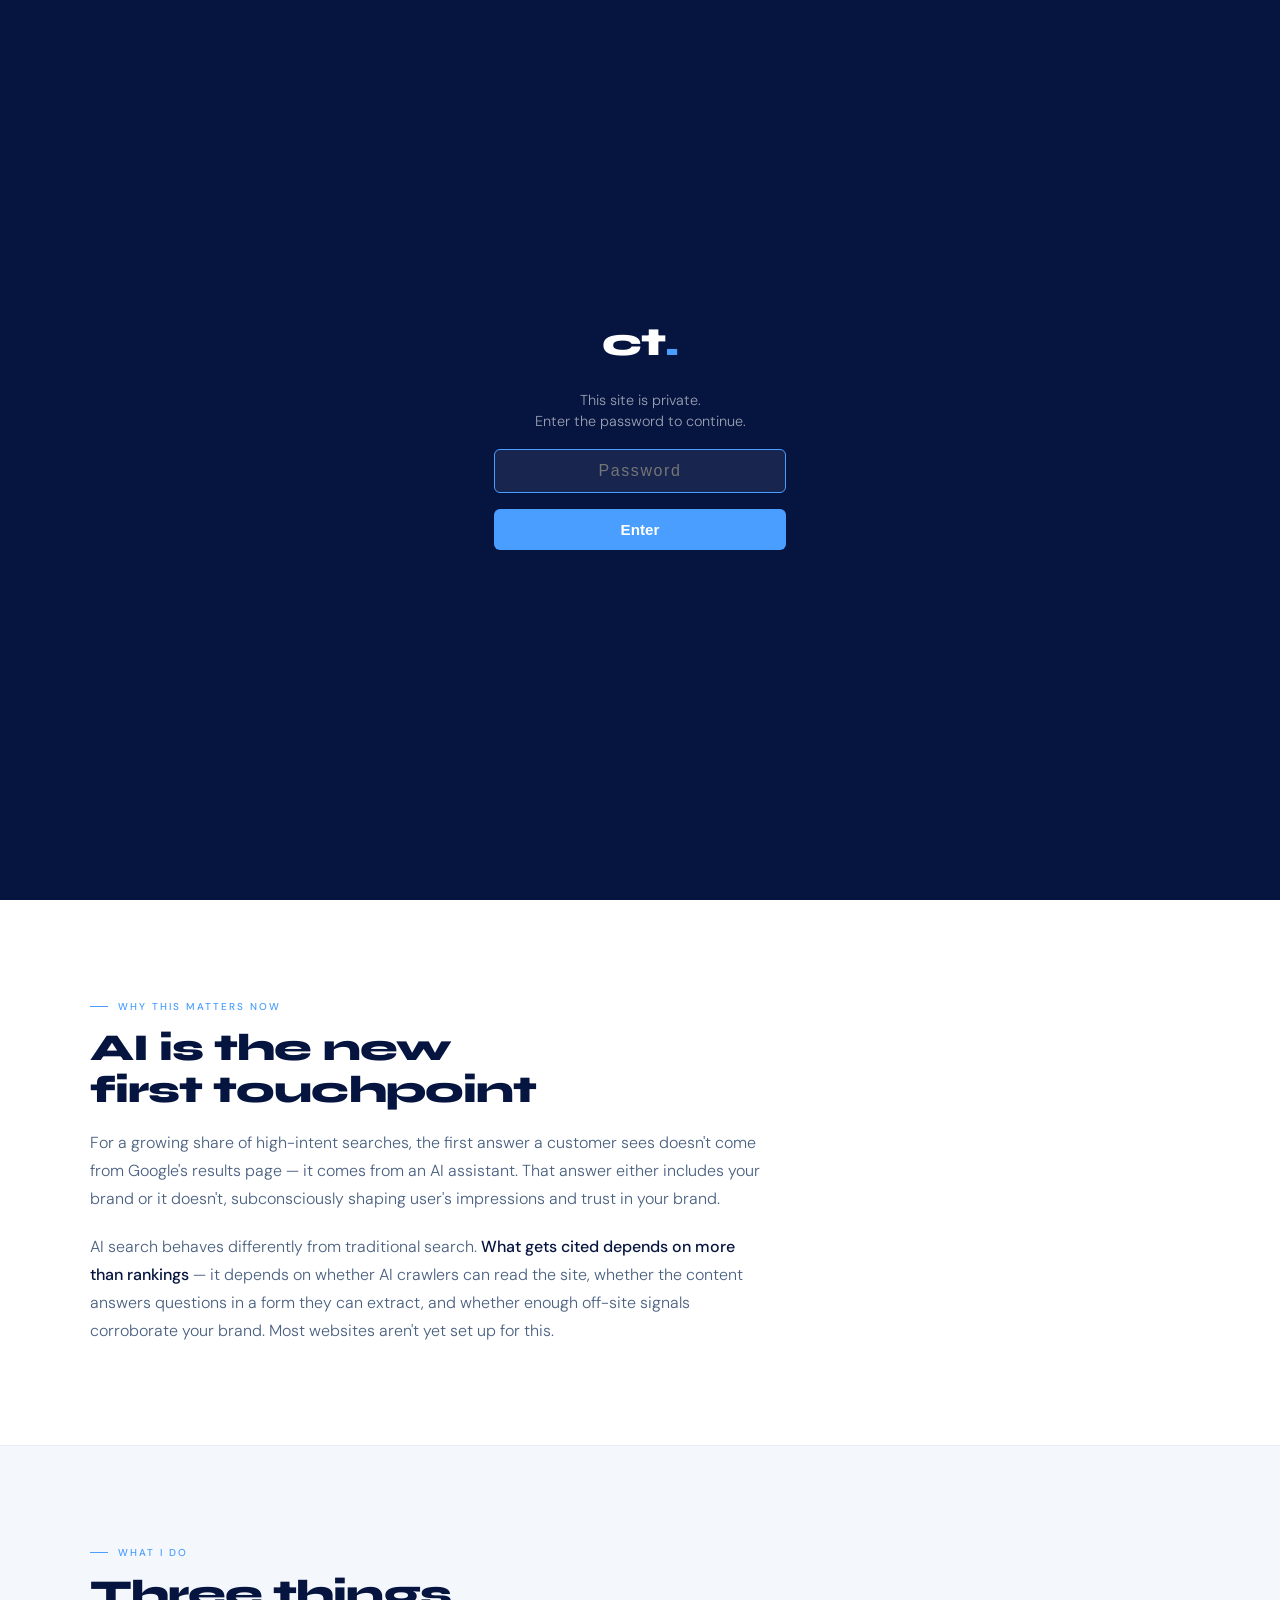
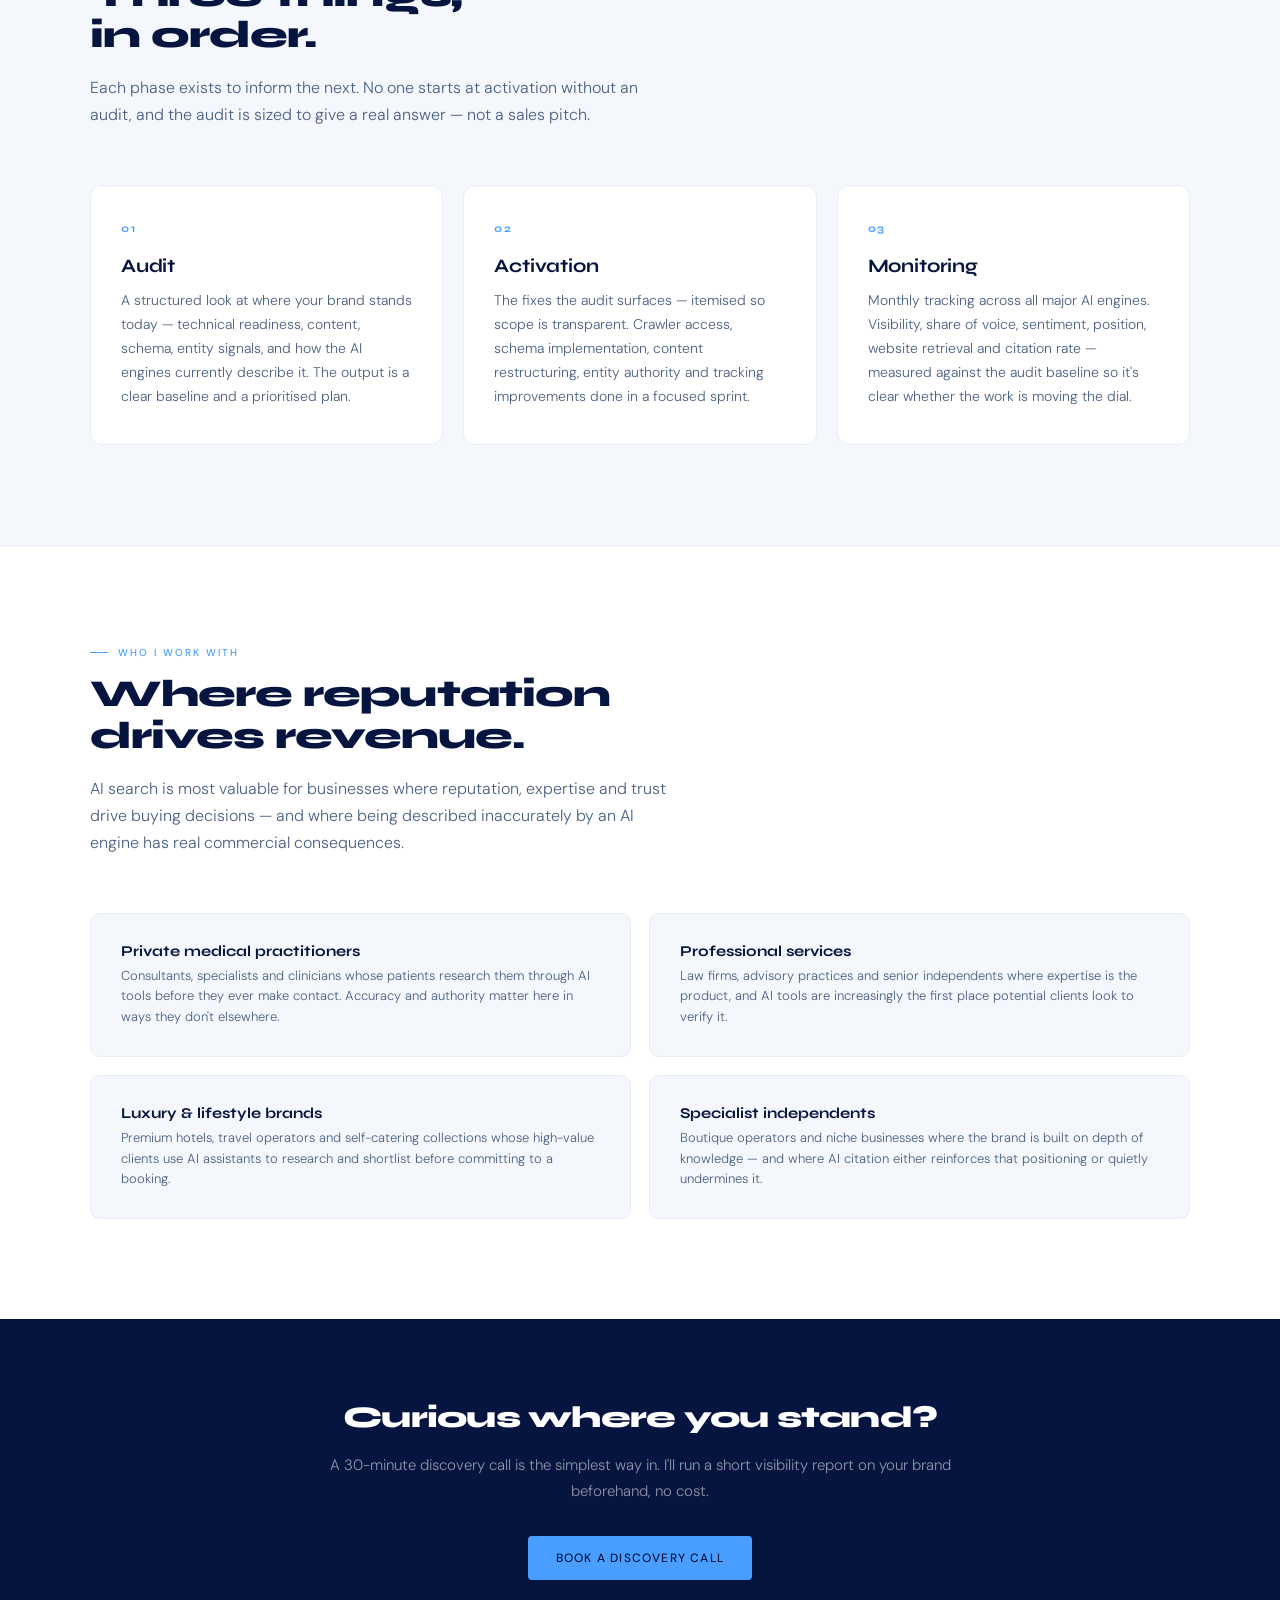
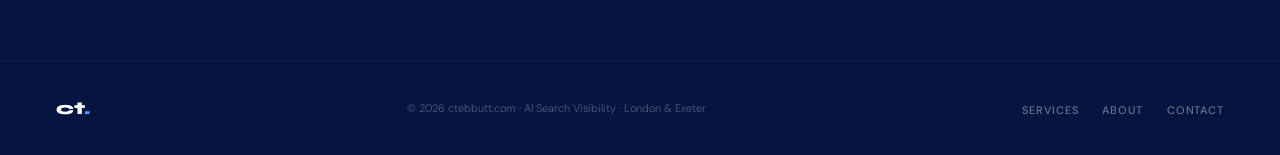
==== commit ff7a6b2e: "Add files via upload" ====
--- a/index.html
+++ b/index.html
@@ -3,9 +3,23 @@
 <head>
 <meta charset="UTF-8">
 <meta name="viewport" content="width=device-width, initial-scale=1.0">
-<title>ctebbutt.com — AI Search Visibility</title>
+<title>ct. — Home</title>
 <meta name="description" content="Independent GEO consultancy improving citation readiness across ChatGPT, Perplexity, Gemini, Google AI Overviews and Microsoft Copilot.">
 <link rel="stylesheet" href="styles.css">
+<link rel="icon" type="image/x-icon" href="favicon.ico">
+<link rel="icon" type="image/png" sizes="32x32" href="favicon-32x32.png">
+<link rel="icon" type="image/png" sizes="16x16" href="favicon-16x16.png">
+<link rel="apple-touch-icon" sizes="180x180" href="apple-touch-icon.png">
+<meta property="og:type" content="website">
+<meta property="og:title" content="ct. — Home">
+<meta property="og:description" content="Independent GEO consultancy improving citation readiness across ChatGPT, Perplexity, Gemini, Google AI Overviews and Microsoft Copilot.">
+<meta property="og:image" content="og-image.png">
+<meta property="og:image:width" content="1200">
+<meta property="og:image:height" content="630">
+<meta name="twitter:card" content="summary_large_image">
+<meta name="twitter:title" content="ct. — Home">
+<meta name="twitter:description" content="Independent GEO consultancy improving citation readiness across ChatGPT, Perplexity, Gemini, Google AI Overviews and Microsoft Copilot.">
+<meta name="twitter:image" content="og-image.png">
 </head>
 <body>
 <nav id="nav" class="site-nav">
@@ -171,6 +185,8 @@
   </ul>
 </footer>
 
+<!-- GATE: remove this line to disable password protection -->
+<script src="gate.js"></script>
 <script src="site.js"></script>
 </body>
 </html>
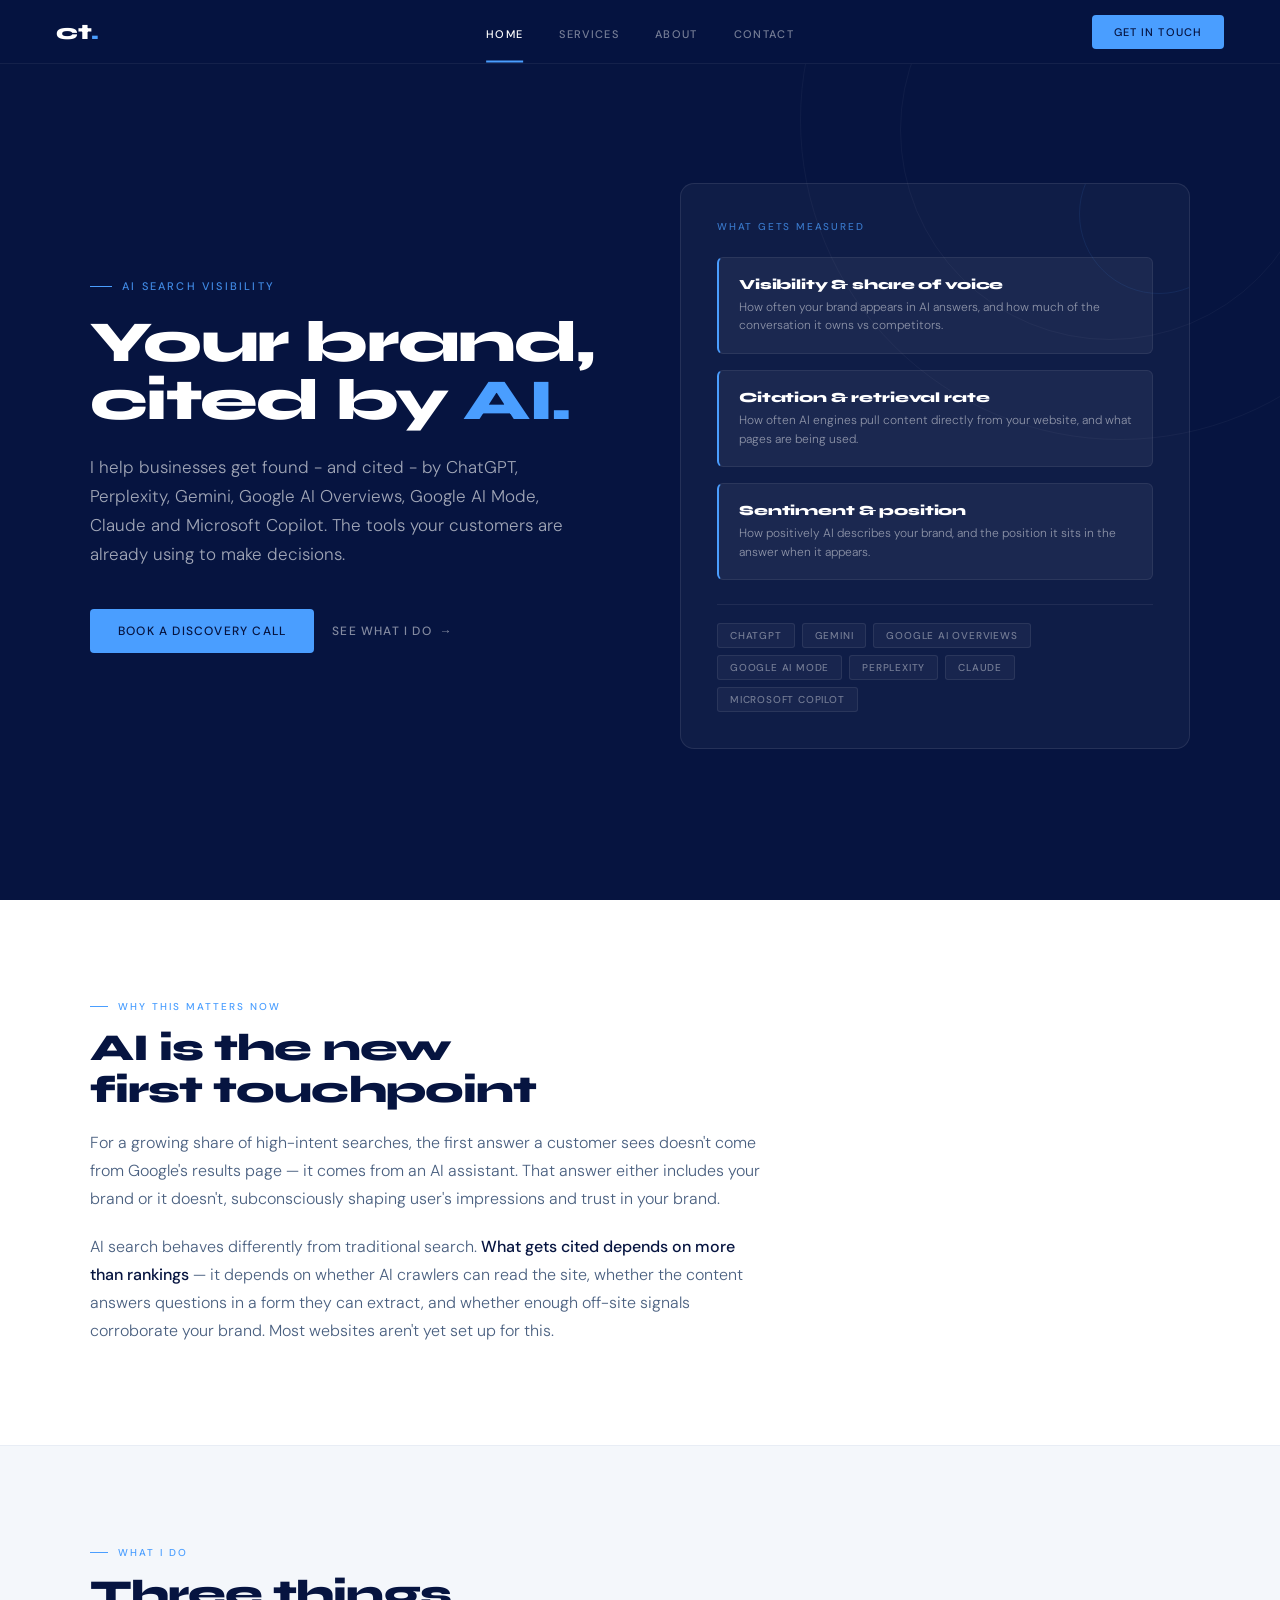
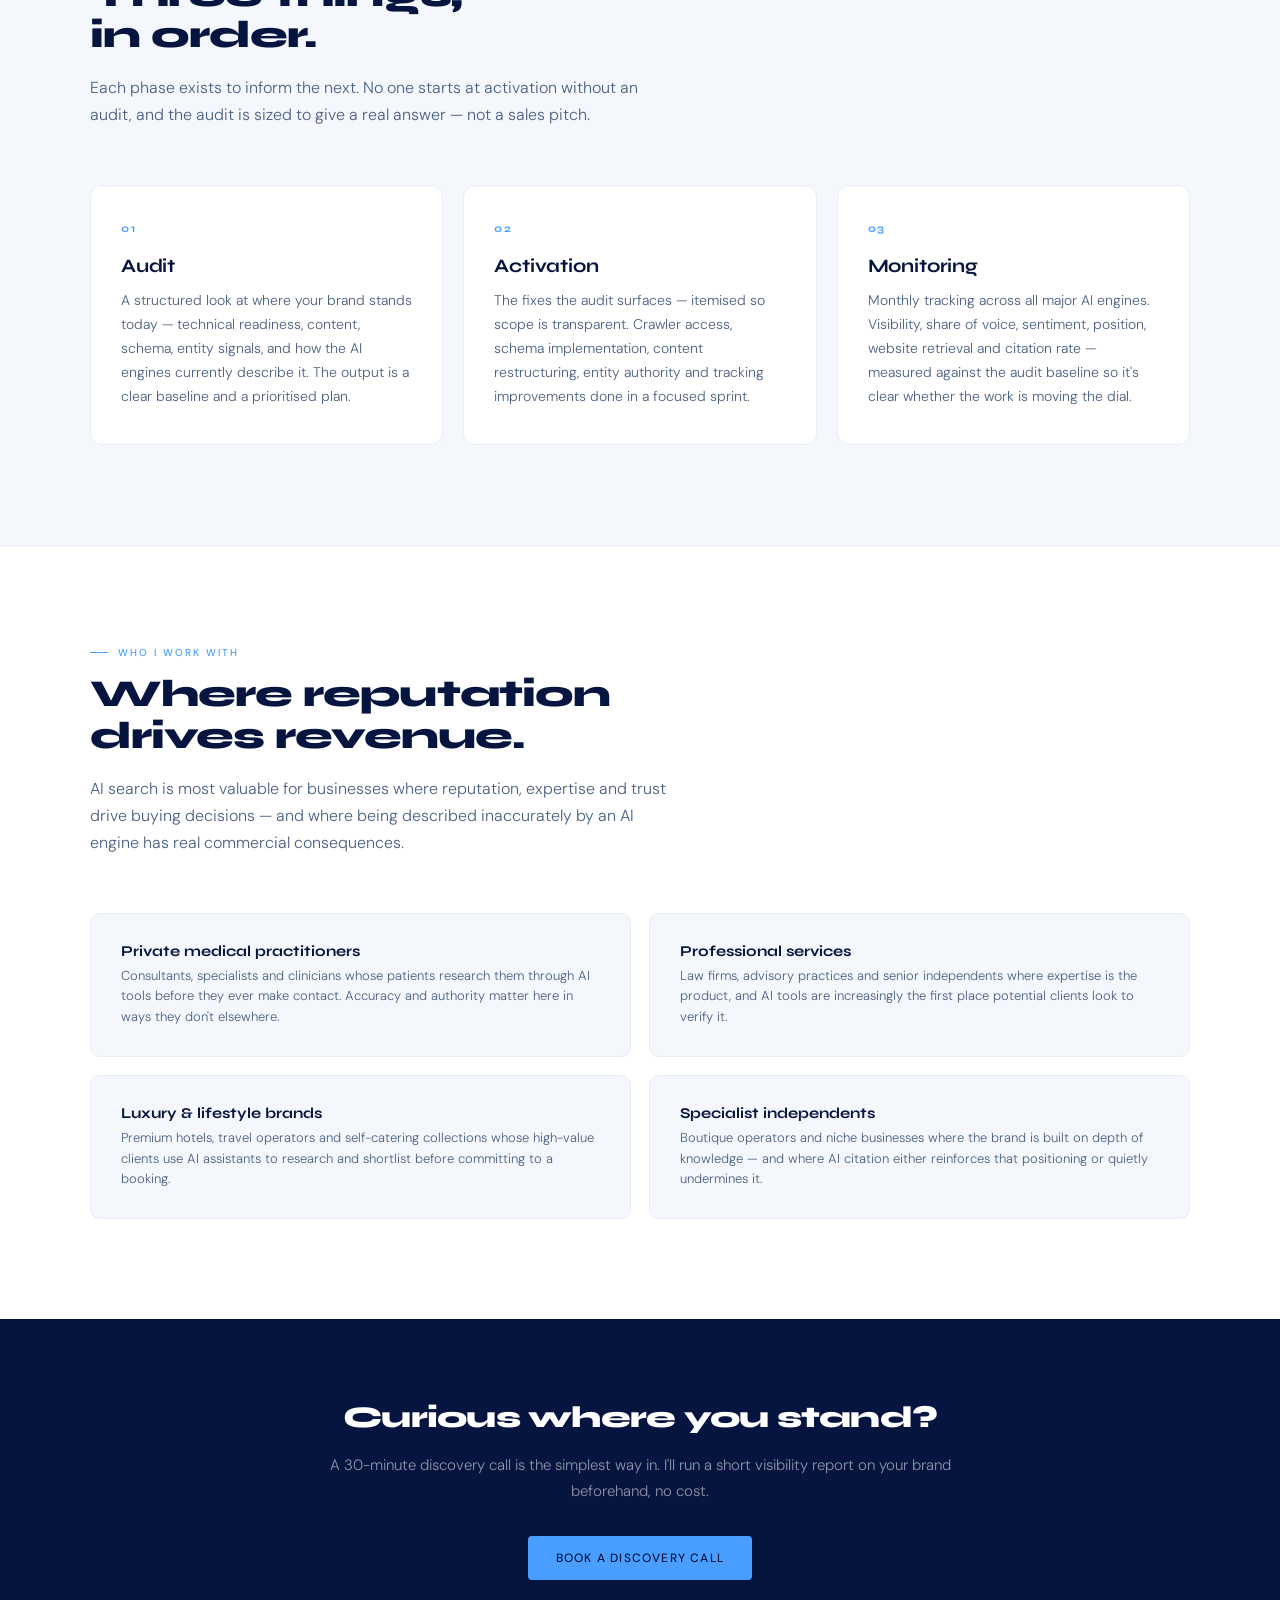
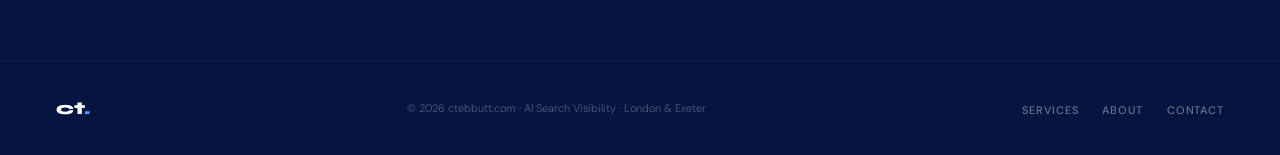
==== commit 2dfc7e68: "Add files via upload" ====
--- a/index.html
+++ b/index.html
@@ -185,8 +185,6 @@
   </ul>
 </footer>
 
-<!-- GATE: remove this line to disable password protection -->
-<script src="gate.js"></script>
 <script src="site.js"></script>
 </body>
 </html>
